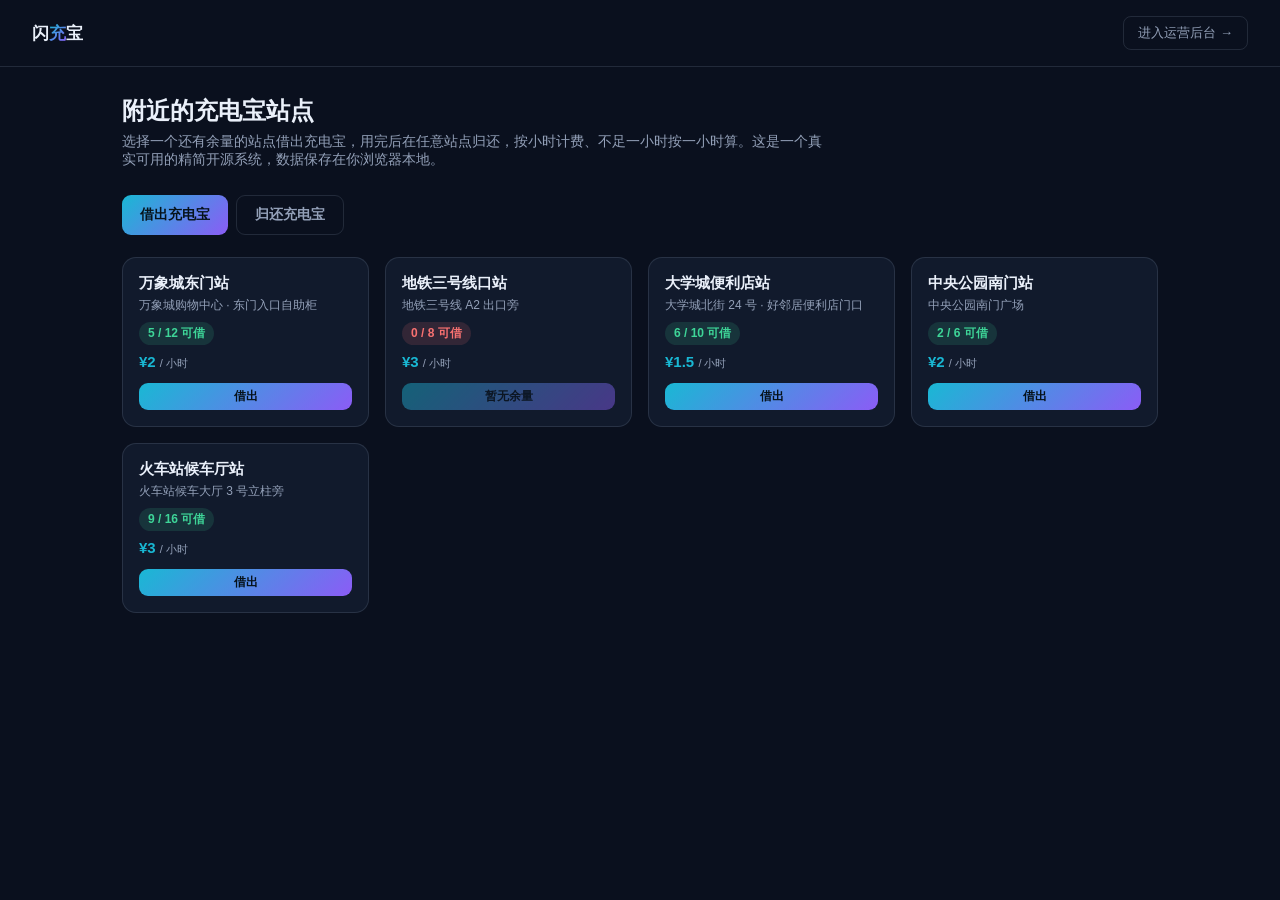
==== index.html @ 1fdfb626 "Initial commit: functional shared power-bank rental system (frontend + admin)" ====
<!DOCTYPE html>
<html lang="zh-CN">
<head>
<meta charset="UTF-8">
<meta name="viewport" content="width=device-width, initial-scale=1.0">
<title>共享充电宝租借系统（精简开源版）</title>
<meta name="description" content="免费开源的共享充电宝租借管理系统精简版：站点浏览、扫码借出、异地归还、按小时计费，后台站点与订单管理，真实增删改查功能，纯前端+localStorage实现，可作为学习或二次开发起点。">
<link rel="stylesheet" href="style.css">
</head>
<body>
  <header class="topbar">
    <div class="brand">闪<span class="accent">充</span>宝</div>
    <a href="admin.html" class="nav-link">进入运营后台 →</a>
  </header>

  <main class="container">
    <div class="page-head">
      <h1>附近的充电宝站点</h1>
      <p>选择一个还有余量的站点借出充电宝，用完后在任意站点归还，按小时计费、不足一小时按一小时算。这是一个真实可用的精简开源系统，数据保存在你浏览器本地。</p>
    </div>

    <div class="tab-row">
      <button class="tab-btn active" id="tabBorrow">借出充电宝</button>
      <button class="tab-btn" id="tabReturn">归还充电宝</button>
    </div>

    <section id="panelBorrow">
      <div id="stationGrid" class="prop-grid"></div>
    </section>

    <section id="panelReturn" style="display:none">
      <div class="lookup-box">
        <div class="field">
          <label>手机号</label>
          <input id="lookupPhoneInput" type="text" placeholder="输入借出时填写的手机号，查询进行中的订单">
        </div>
        <button class="btn btn-primary" id="btnLookup">查询</button>
      </div>
      <div id="lookupMsg"></div>
      <div id="activeRentalList" class="rental-list"></div>
    </section>
  </main>

  <!-- Borrow modal -->
  <div class="modal-backdrop" id="borrowModalBackdrop">
    <div class="modal">
      <button class="modal-close" id="btnCloseBorrowModal">&times;</button>
      <h2 id="borrowStationName"></h2>
      <p class="sub" id="borrowStationInfo"></p>
      <div id="borrowMsg"></div>
      <form id="borrowForm" novalidate>
        <div class="field">
          <label>手机号</label>
          <input id="borrowPhoneInput" type="text" required placeholder="用于识别你的借出订单">
        </div>
        <button type="submit" class="btn btn-primary btn-block">确认借出</button>
      </form>
    </div>
  </div>

  <!-- Return modal -->
  <div class="modal-backdrop" id="returnModalBackdrop">
    <div class="modal">
      <button class="modal-close" id="btnCloseReturnModal">&times;</button>
      <h2>归还充电宝</h2>
      <p class="sub" id="returnRentalInfo"></p>
      <div id="returnMsg"></div>
      <form id="returnForm" novalidate>
        <div class="field">
          <label>归还站点</label>
          <select id="returnStationSelect" required></select>
        </div>
        <button type="submit" class="btn btn-primary btn-block">确认归还</button>
      </form>
      <div id="returnResult"></div>
    </div>
  </div>

  <script src="data.js"></script>
  <script src="script.js"></script>
</body>
</html>
---- style.css ----
:root{--ink:#0A101E;--surface:#111a2c;--surface2:#16223a;--line:rgba(147,160,184,.18);--muted:#93A0B8;--text:#EAF0FA;--cyan:#19B8D4;--violet:#8B5CF6;--green:#3ED598;--red:#F87171;--amber:#F59E0B;--radius:14px;color-scheme:dark}
*{box-sizing:border-box}
body{margin:0;background:var(--ink);color:var(--text);font-family:-apple-system,BlinkMacSystemFont,"Segoe UI","PingFang SC","Microsoft YaHei",sans-serif;min-height:100vh}
a{color:inherit;text-decoration:none}

.topbar{display:flex;align-items:center;justify-content:space-between;padding:16px 32px;border-bottom:1px solid var(--line)}
.brand{font-size:17px;font-weight:700}
.brand .accent{background:linear-gradient(135deg,var(--cyan),var(--violet));-webkit-background-clip:text;background-clip:text;color:transparent}
.nav-link{font-size:13px;color:var(--muted);border:1px solid var(--line);padding:7px 14px;border-radius:8px}
.nav-link:hover{border-color:var(--cyan);color:var(--text)}

.container{max-width:1100px;margin:0 auto;padding:28px 32px}
.page-head h1{font-size:24px;font-weight:700;margin:0 0 6px}
.page-head p{color:var(--muted);font-size:14px;margin:0 0 26px;max-width:700px}

.tab-row{display:flex;gap:8px;margin-bottom:22px}
.tab-btn{font-family:inherit;font-size:13.5px;font-weight:600;padding:10px 18px;border-radius:9px;border:1px solid var(--line);background:transparent;color:var(--muted);cursor:pointer}
.tab-btn.active{background:linear-gradient(135deg,var(--cyan),var(--violet));border:none;color:#06121A}

.prop-grid{display:grid;grid-template-columns:repeat(auto-fill,minmax(240px,1fr));gap:16px}
.prop-card{background:var(--surface);border:1px solid var(--line);border-radius:var(--radius);overflow:hidden;transition:transform .2s,border-color .2s}
.station-card:hover{transform:translateY(-3px);border-color:rgba(25,184,212,.4)}
.prop-card__body{padding:16px}
.prop-card__body h3{margin:0 0 4px;font-size:15px}
.prop-card__loc{font-size:12px;color:var(--muted);margin-bottom:8px}
.prop-card__price{font-size:15px;font-weight:700;color:var(--cyan);margin-bottom:12px}
.prop-card__price span{font-size:11px;color:var(--muted);font-weight:400}
.slot-row{margin-bottom:8px}
.slot-count{display:inline-block;font-size:12px;font-weight:700;padding:3px 9px;border-radius:999px;background:rgba(62,213,152,.14);color:var(--green)}
.slot-count.empty{background:rgba(248,113,113,.14);color:var(--red)}

.lookup-box{display:flex;gap:10px;align-items:flex-end;margin-bottom:16px;max-width:520px}
.lookup-box .field{flex:1;margin-bottom:0}
.rental-list{display:flex;flex-direction:column;gap:10px}
.rental-item{display:flex;align-items:center;justify-content:space-between;background:var(--surface);border:1px solid var(--line);border-radius:var(--radius);padding:14px 18px}
.rental-item .muted{color:var(--muted);font-size:12px}

.modal-backdrop{position:fixed;inset:0;background:rgba(4,8,16,.75);display:none;align-items:center;justify-content:center;padding:20px;z-index:50}
.modal-backdrop.show{display:flex}
.modal{background:var(--surface);border:1px solid var(--line);border-radius:18px;max-width:460px;width:100%;max-height:88vh;overflow:auto;padding:26px}
.modal h2{margin:0 0 6px;font-size:18px}
.modal .sub{color:var(--muted);font-size:12.5px;margin:0 0 18px}
.modal-close{float:right;background:none;border:none;color:var(--muted);font-size:20px;cursor:pointer}

.field{display:flex;flex-direction:column;gap:6px;margin-bottom:14px}
.field label{font-size:12px;color:var(--muted);font-weight:600}
.field input,.field select,.field textarea{background:rgba(147,160,184,.06);border:1px solid var(--line);border-radius:8px;padding:9px 11px;color:var(--text);font-family:inherit;font-size:13.5px;outline:none;width:100%}
.field input:focus,.field select:focus,.field textarea:focus{border-color:var(--cyan)}
.field-row{display:grid;grid-template-columns:1fr 1fr;gap:10px}

.btn{font-family:inherit;font-size:13.5px;font-weight:600;padding:10px 18px;border-radius:9px;border:1px solid var(--line);background:transparent;color:var(--text);cursor:pointer}
.btn:hover{border-color:var(--cyan)}
.btn:disabled{opacity:.45;cursor:not-allowed}
.btn:disabled:hover{border-color:var(--line)}
.btn-primary{background:linear-gradient(135deg,var(--cyan),var(--violet));border:none;color:#06121A}
.btn-block{width:100%}
.btn-sm{padding:5px 11px;font-size:12px}
.btn-danger{border-color:rgba(248,113,113,.4);color:var(--red)}

.msg{margin:0 0 14px;font-size:12.5px;padding:9px 12px;border-radius:8px}
.msg.error{background:rgba(248,113,113,.1);border:1px solid rgba(248,113,113,.3);color:var(--red)}
.msg.success{background:rgba(62,213,152,.1);border:1px solid rgba(62,213,152,.3);color:var(--green)}

/* admin */
.admin-layout{display:flex;min-height:100vh}
.sidebar{width:220px;flex-shrink:0;border-right:1px solid var(--line);padding:20px 14px}
.sidebar .brand{padding:0 10px 20px}
.side-link{display:block;padding:10px 12px;border-radius:9px;font-size:13.5px;color:var(--muted);margin-bottom:4px;cursor:pointer}
.side-link:hover{background:rgba(147,160,184,.06)}
.side-link.active{background:rgba(25,184,212,.12);color:var(--text)}
.admin-main{flex:1;padding:28px 34px;overflow:auto}
.admin-view{display:none}
.admin-view.active{display:block}

.stat-grid{display:grid;grid-template-columns:repeat(4,1fr);gap:14px;margin-bottom:26px}
.stat-card{background:var(--surface);border:1px solid var(--line);border-radius:var(--radius);padding:20px}
.stat-card .num{font-size:26px;font-weight:800}
.stat-card .label{font-size:12px;color:var(--muted);margin-top:4px}

table{width:100%;border-collapse:collapse;font-size:13.5px}
th{text-align:left;padding:10px 12px;color:var(--muted);font-weight:600;border-bottom:1px solid var(--line);font-size:12px}
td{padding:11px 12px;border-bottom:1px solid var(--line)}
.badge{display:inline-block;font-size:11px;font-weight:700;padding:3px 9px;border-radius:999px}
.badge.completed{background:rgba(62,213,152,.14);color:var(--green)}
.badge.active{background:rgba(245,158,11,.14);color:var(--amber)}
.table-actions{display:flex;gap:6px}
.table-toolbar{display:flex;justify-content:space-between;align-items:center;margin-bottom:16px}
.filter-row{display:flex;gap:6px}
.filter-btn{font-size:12px;padding:6px 12px;border-radius:999px;border:1px solid var(--line);background:transparent;color:var(--muted);cursor:pointer}
.filter-btn.active{border-color:var(--cyan);color:var(--text)}

@media (max-width:820px){
  .admin-layout{flex-direction:column}
  .sidebar{width:100%;display:flex;overflow-x:auto;border-right:none;border-bottom:1px solid var(--line)}
  .stat-grid{grid-template-columns:repeat(2,1fr)}
  .lookup-box{flex-direction:column;align-items:stretch}
}
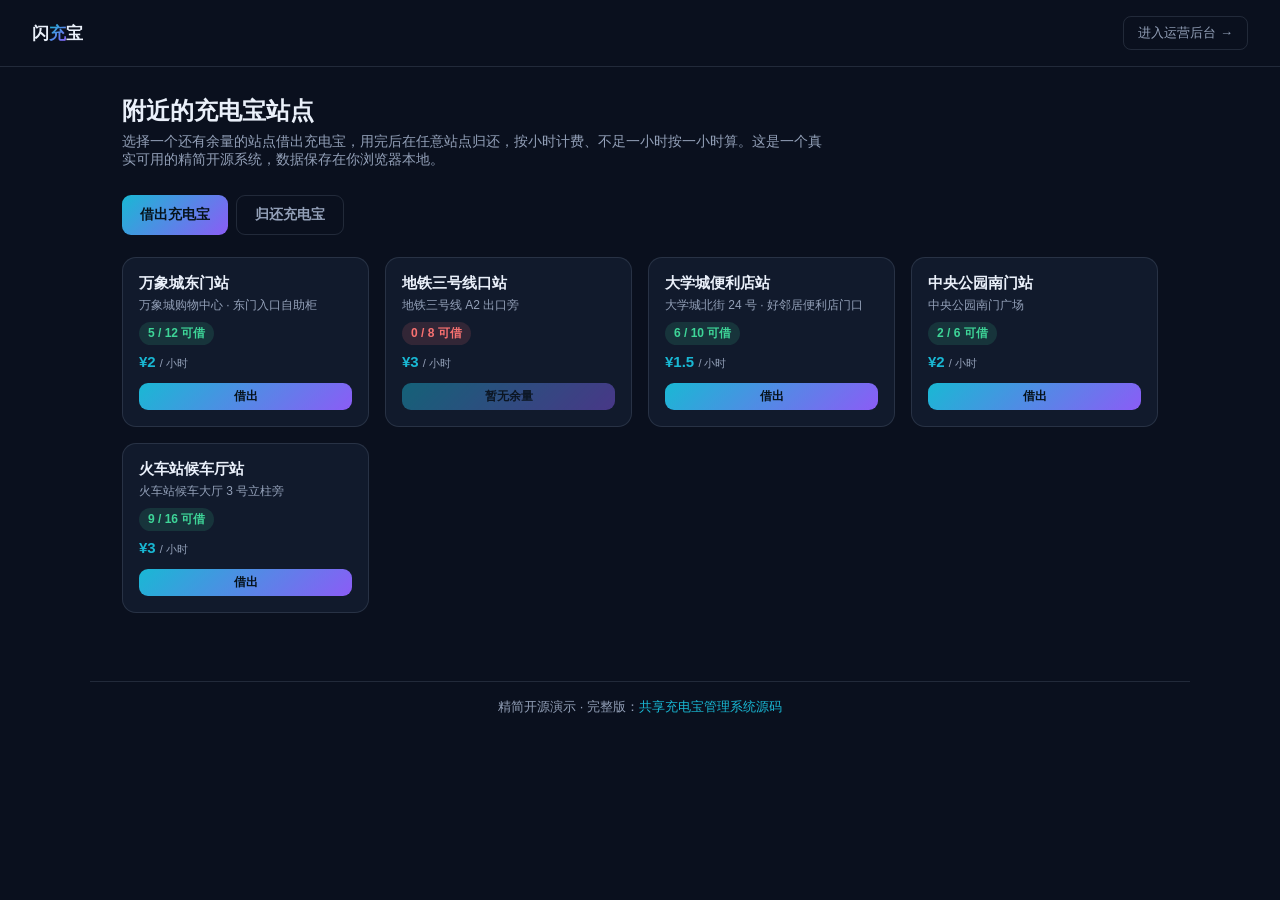
==== commit 2eb076d4: "Add footer link to the full commercial product page" ====
--- a/index.html
+++ b/index.html
@@ -78,5 +78,7 @@
 
   <script src="data.js"></script>
   <script src="script.js"></script>
+
+<footer style="margin:40px auto 16px;max-width:1100px;padding:16px 20px 0;border-top:1px solid var(--line,rgba(147,160,184,.18));text-align:center;color:var(--muted,#93A0B8);font-size:13px">精简开源演示 &middot; 完整版：<a href="https://inzyxuashop.com/chongdianbao-yuanma.html" target="_blank" rel="noopener" style="color:var(--cyan,#19B8D4);text-decoration:none">共享充电宝管理系统源码</a></footer>
 </body>
 </html>
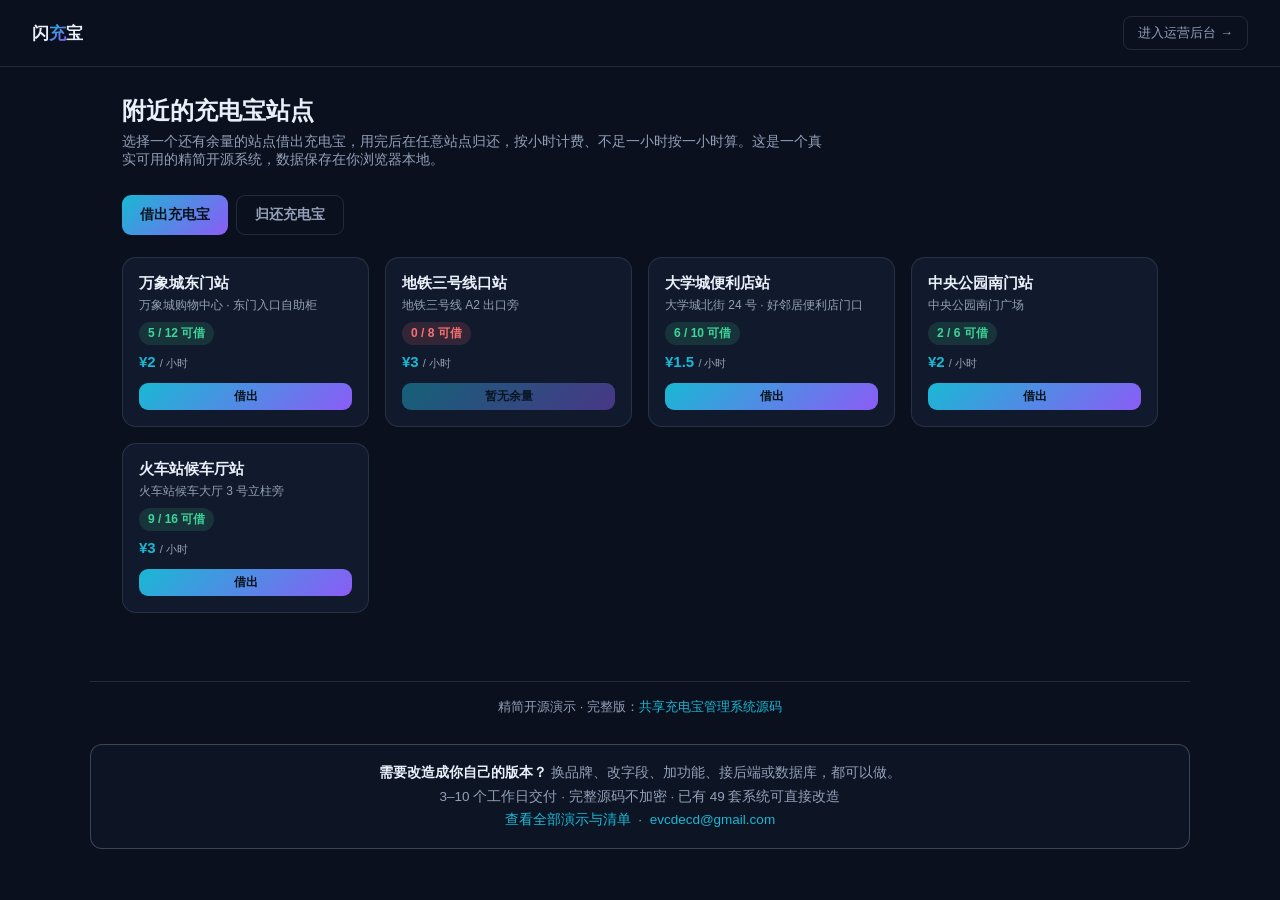
==== commit 54399679: "Add a custom-delivery footer" ====
--- a/index.html
+++ b/index.html
@@ -80,5 +80,15 @@
   <script src="script.js"></script>
 
 <footer style="margin:40px auto 16px;max-width:1100px;padding:16px 20px 0;border-top:1px solid var(--line,rgba(147,160,184,.18));text-align:center;color:var(--muted,#93A0B8);font-size:13px">精简开源演示 &middot; 完整版：<a href="https://inzyxuashop.com/chongdianbao-yuanma.html" target="_blank" rel="noopener" style="color:var(--cyan,#19B8D4);text-decoration:none">共享充电宝管理系统源码</a></footer>
+
+<!-- custom-delivery -->
+<div style="max-width:1100px;margin:28px auto 34px;padding:16px 20px;border:1px solid rgba(147,160,184,.35);border-radius:12px;background:rgba(17,26,44,.55);font:13.5px/1.75 -apple-system,BlinkMacSystemFont,'Segoe UI','PingFang SC','Microsoft YaHei',sans-serif;color:#93a0b8;text-align:center">
+  <strong style="color:#eaf0fa">需要改造成你自己的版本？</strong>
+  换品牌、改字段、加功能、接后端或数据库，都可以做。<br>
+  3–10 个工作日交付 · 完整源码不加密 · 已有 49 套系统可直接改造<br>
+  <a href="https://inzyxuashop.com" style="color:#19b8d4;text-decoration:none">查看全部演示与清单</a>
+  &nbsp;·&nbsp;
+  <a href="mailto:evcdecd@gmail.com" style="color:#19b8d4;text-decoration:none">evcdecd@gmail.com</a>
+</div>
 </body>
-</html>
+</html>
